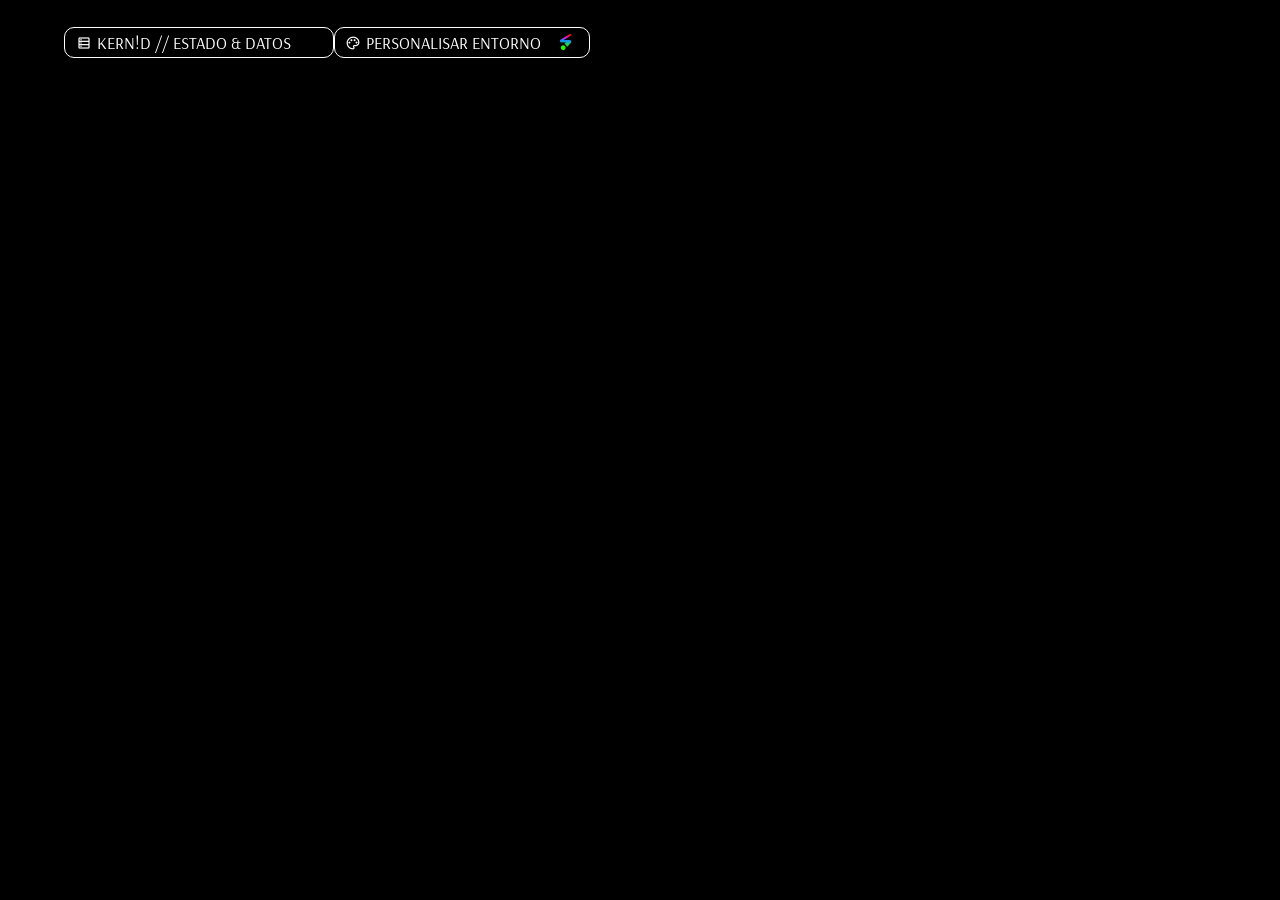
==== inicio.html @ 6fdfdd1f "Style: Correcion de escala en las cajas en diferentes resolcuiones, copias de codigo antiguo por seg" ====
<!DOCTYPE html>
<html lang="es">
<head>
<meta charset="UTF-8">
<title>Kern!D - Intro</title>
<meta name="viewport" content="width=device-width, initial-scale=1.0">
  <link rel="preconnect" href="https://fonts.googleapis.com">
  <link rel="preconnect" href="https://fonts.gstatic.com" crossorigin>
  <link href="https://fonts.googleapis.com/css2?family=Arsenal+SC:ital,wght@0,400;0,700;1,400;1,700&family=Arsenal:ital,wght@0,400;0,700;1,400;1,700&display=swap" rel="stylesheet">
  <link rel="stylesheet" href="https://fonts.googleapis.com/css2?family=Material+Symbols+Outlined:opsz,wght,FILL,GRAD@20..48,100..700,0..1,-25..200" />
  <link rel="stylesheet" href="CSS/inicio.css">
</head>
<body>

    
   

    <div class="contenido">
        <nav class="barra-superior">
            <div class="barra-superior__data">
                <span class="material-symbols-outlined barra-superior__icon">data_table</span>
                <h2><span style="word-spacing: 50%;">KERN!D // ESTADO & DATOS</span></h2>
            </div>

            <div class="barra-superior__personalization">
                <span class="material-symbols-outlined barra-superior__icon">palette</span>
                <h2><span style="word-spacing: 50%;">PERSONALISAR ENTORNO</span></h2>
                <span class="material-symbols-outlined barra-superior__icon barra-superior__icon-important">stylus_laser_pointer</span>
            </div>

          

<script src="JS/inicio.js"></script>
</body>
</html>
---- CSS/inicio.css ----
* {
    margin: 0;
    padding: 0;
    box-sizing: border-box;
}

body {
    background-color: #000000;
    font-family: "Exo 2", Helvetica, sans-serif;
    color: white;
    overflow: hidden;
    font-family: "Arsenal", "Arsenal SC", sans-serif;
}

/* ===========================================================
   LA CAJA MADRE DE LA INTRO
   =========================================================== */
.intro {
    position: fixed;
    top: 0;
    left: 0;
    width: 100%;
    height: 100vh;
    background-color: #000000;
    display: flex;
    flex-direction: column;
    justify-content: center;
    align-items: center;
    z-index: 9999;
    overflow: hidden;
    transition: opacity 0.9s ease, visibility 0.9s ease;
}

.intro--oculta {
    opacity: 0;
    visibility: hidden;
    pointer-events: none;
}

/* ===========================================================
   CAPA 1: LOS HILOS (el JS dibuja los <path> adentro de este SVG)
   =========================================================== */
#canvasHilos {
    position: absolute;
    top: 0;
    left: 0;
    width: 100%;
    height: 100%;
    z-index: 1;
}

.hilo {
    fill: none;
    stroke-width: 2;
    stroke-linecap: round;
    stroke-linejoin: round;
    filter: drop-shadow(0 0 6px currentColor);
}

/* ===========================================================
   CAPA 2: EL LOGO
   =========================================================== */
.intro__logo {
    position: relative;
    z-index: 2;
    display: flex;
    font-size: 9rem;
    font-weight: 500;
    letter-spacing: 2px;
}

.intro__logo span {
    display: inline-block;
    opacity: 0;
    filter: blur(12px);
    transform: translateY(20px);
    background: linear-gradient(135deg, #0c0c0c 0%, #f2f6fd 50%, #b6b6b6 100%);
    -webkit-background-clip: text;
    background-clip: text;
    color: transparent;
    filter: blur(12px) drop-shadow(0 0 25px rgba(0, 0, 0, 0.6));
    animation: revelarLetra 1s ease forwards;
}

.intro__logo span:nth-child(1) { animation-delay: 0.5s; }
.intro__logo span:nth-child(2) {
    animation-delay: 0.8s;
    animation-name: revelarLetraConRebote;
}

@keyframes revelarLetra {
    from { opacity: 0; filter: blur(12px) drop-shadow(0 0 25px rgba(255, 254, 255, 0)); transform: translateY(20px); }
    to   { opacity: 1; filter: blur(0px) drop-shadow(0 0 25px rgba(120, 120, 120, 0.6)); transform: translateY(0); }
}

@keyframes revelarLetraConRebote {
    0%   { opacity: 0; filter: blur(12px) drop-shadow(0 0 25px rgba(3, 3, 3, 0)); transform: translateY(20px) scale(0.5); }
    60%  { opacity: 1; filter: blur(0px) drop-shadow(0 0 25px rgba(127, 126, 126, 0.6)); transform: translateY(-5px) scale(1.15); }
    100% { opacity: 1; filter: blur(0px) drop-shadow(0 0 25px rgba(196, 196, 196, 0.6)); transform: translateY(0) scale(1); }
}

/* ===========================================================
   CAPA 3: NOMBRE COMPLETO
   =========================================================== */
.intro__nombre {
    position: relative;
    z-index: 2;
    margin-top: 14px;
    font-size: 2.1rem;
    font-weight: 300;
    letter-spacing: 8px;
    color: #e1ecf9;
    opacity: 0;
    animation: aparecerNombre 1s ease forwards;
    animation-delay: 1s;
}

@keyframes aparecerNombre {
    from { opacity: 0; transform: translateY(-8px); }
    to   { opacity: 1; transform: translateY(0); }
}

/* ===========================================================
   CONTENIDO REAL (esto seria tu inicio.html normal)
   =========================================================== */
.contenido {
    display: flex;
    flex-direction: column;
    justify-self: flex-start;
    align-items: center;
    height: 100vh;
    width: 100vw;
    text-align: center;
    
}

.barra-superior { 
  display: flex;
  width: 90%;
  flex-direction: row;
  justify-items: start;
  margin-top: 3vh;
  flex-wrap: wrap;
 }

.barra-superior__data {
  display: flex;
  width: clamp(270px, 21vw, 8000px);
  flex-direction: row;
  align-items: center;
  border-style: solid;
  border-width: 1px;
  border-radius: 10px;
  gap: 2%;
  flex-wrap: wrap;
}

.barra-superior h2 {
  display: flex;
  font-size: clamp(1rem, 1.3vw, 5rem );
  font-weight: 100;
  padding-bottom: 1.5%;
  padding-top: 1.5%;
}

.barra-superior__icon {
  display: flex;
  margin-left: 4%;
  font-size: clamp(1rem, 1.1vw, 5rem );
}

.barra-superior__personalization {
  display: flex;
  width: clamp(250px, 20vw, 8000px);
  flex-direction: row;
  align-items: center;
  border-style: solid;
  border-width: 1px;
  border-radius: 10px;
  flex-wrap: wrap;
  gap: 2%;
}

.barra-superior__icon-important {
    background: linear-gradient(180deg, #f90404 10%, #e31bf5 25%, #0d90f5 40%, #2cf50d 70%);
    -webkit-background-clip: text;
    background-clip: text;
    color: transparent;
    font-size: clamp(1.2rem, 1vw, 100rem);
}

.music-widget {
    position: fixed;            /* Lo clava flotando en la pantalla aunque bajes con el scroll */
    bottom: 25px;               /* Separación de 25 píxeles desde el borde inferior */
    right: 25px;                /* Separación de 25 píxeles desde el borde derecho */
    z-index: 2500;              /* Capa ultra alta para que flote por encima del fondo borroso */
}

/* --- DISEÑO DEL BOTÓN CIRCULAR (Estilo tus tarjetas) --- */
.btn-music {
    width: 55px;                /* Ancho del botón */
    height: 55px;               /* Alto del botón */
    border-radius: 50%;         /* ALTO VALOR: Convierte el botón cuadrado en un círculo perfecto */
    
    /* ESTÉTICA KERNID: Usamos tu color verde oscuro translúcido y tus líneas discontinuas */
    background-color: rgba(28, 43, 41, 0.65); 
    border: 1px dashed rgba(255, 255, 255, 0.4); 
    
    color: #ffffff;             /* Color blanco para los emojis */
    font-size: 1.3rem;          /* Tamaño del emoji de música dentro del círculo */
    cursor: pointer;            /* Transforma el cursor en la manito (👆) al pasar el mouse */
    
    /* FLEXBOX INTERNO: Centra el emoji perfectamente en la mitad del círculo */
    display: flex;
    justify-content: center;
    align-items: center;
    
    box-shadow: 0 4px 15px rgba(0, 0, 0, 0.4); /* Sombra sutil para darle volumen */
    transition: all 0.2s ease;  /* Suaviza los cambios de animaciones a 0.2 segundos */
}

/* --- EFECTO VISUAL AL PASAR EL MOUSE (HOVER) --- */
.btn-music:hover {
    transform: scale(1.1);      /* El círculo crece un 10% de forma fluida */
    border-style: solid;        /* Tus líneas discontinuas se vuelven una línea sólida continua */
    background-color: rgba(28, 43, 41, 0.9); /* El fondo se vuelve más oscuro y denso */
}

/* --- EL TOQUE DE BRILLO BALÍSTICO (Cuando la música suena) --- */
.btn-music.activo {
    border-color: #ffb703;      /* El borde cambia a un amarillo de advertencia/balística */
    box-shadow: 0 0 15px rgba(255, 183, 3, 0.4); /* Crea un resplandor luminoso amarillo */
}  
/*---------------------------------------------------REPRODUCTOR-----------------------------------------------------------*
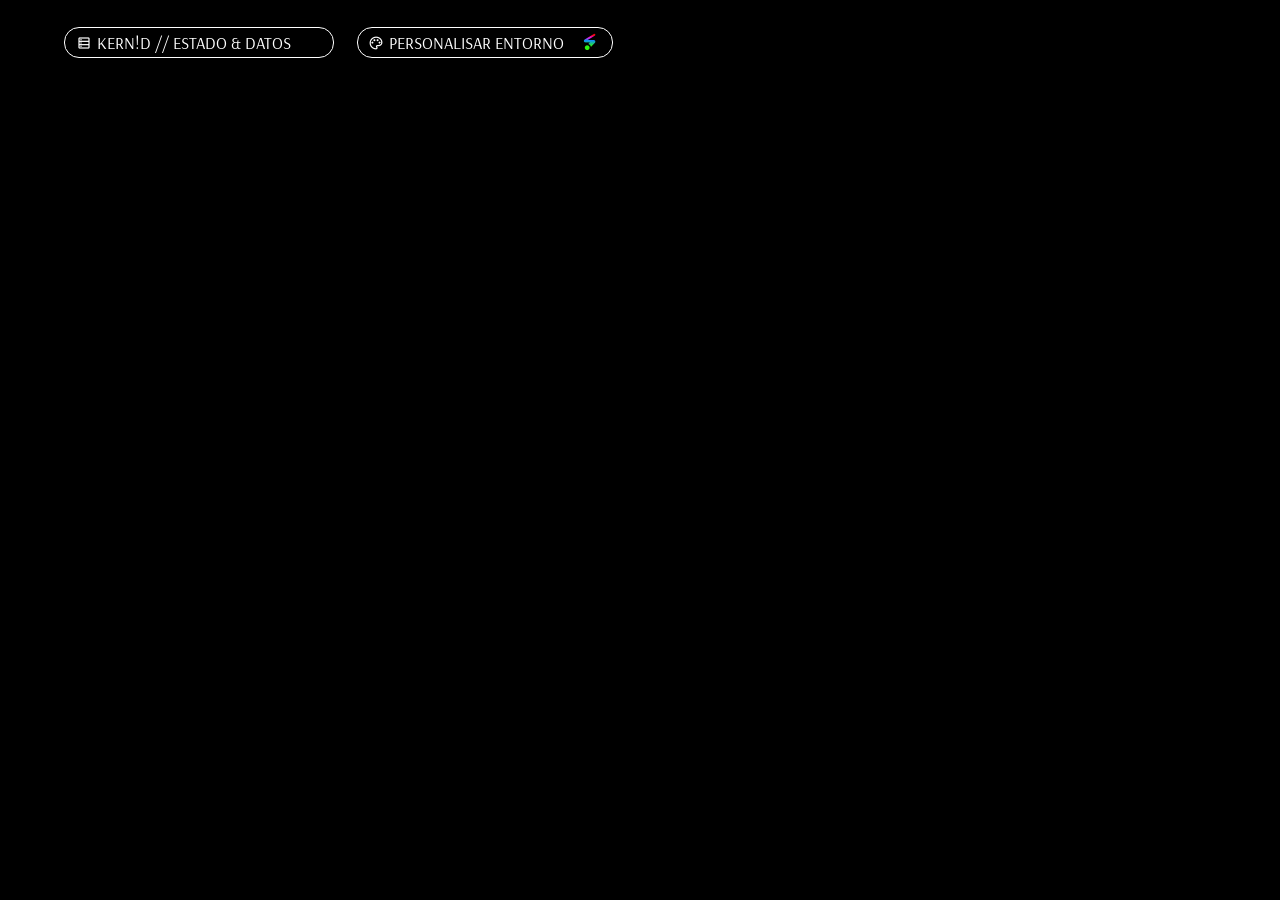
==== commit 2b5e32fa: "Feat: Implementacion de bton interactivo con js para el funcionamiento de un panel de perosnalizacio" ====
--- a/inicio.html
+++ b/inicio.html
@@ -16,6 +16,7 @@
    
 
     <div class="contenido">
+
         <nav class="barra-superior">
             <div class="barra-superior__data">
                 <span class="material-symbols-outlined barra-superior__icon">data_table</span>
@@ -28,6 +29,15 @@
                 <span class="material-symbols-outlined barra-superior__icon barra-superior__icon-important">stylus_laser_pointer</span>
             </div>
 
+            <div class="panel-personalization panel-personalization--hidden">
+                <div class="panel-personalization__introduccion">
+                    <div class="panel-personalization__introduccion-icon"><span class="material-symbols-outlined">palette</span></div>
+                    <div class="panel-personalization__introduccion-tittle-resumen">
+                        <div class="panel-personalization__introduccion-tittle"><h2>PERSONALIZADOR DE ENTORNO</h2></div>
+                        <div class="panel-personalization__introduccion-resumen"><p>Personaliza colores, fondos, ajusta el entorno</p></div>
+                    </div>
+                </div>
+            </div>
           
 
 <script src="JS/inicio.js"></script>
--- a/CSS/inicio.css
+++ b/CSS/inicio.css
@@ -134,6 +134,23 @@
     
 }
 
+.panel-personalization {
+    display: flex;
+    flex-direction: column;
+    position: fixed;
+    border-style: solid;
+    top: 15vh;
+    width: clamp(300px, 90vw, 3000px);
+    transition: all 0.7s ease-in-out;
+    
+}
+
+
+.panel-personalization--hidden {
+    transform: translateY(-50vh);
+    pointer-events: none;
+}
+
 .barra-superior { 
   display: flex;
   width: 90%;
@@ -141,6 +158,8 @@
   justify-items: start;
   margin-top: 3vh;
   flex-wrap: wrap;
+  column-gap: 2%;
+  row-gap: 15%;
  }
 
 .barra-superior__data {
@@ -150,7 +169,7 @@
   align-items: center;
   border-style: solid;
   border-width: 1px;
-  border-radius: 10px;
+  border-radius: 15px;
   gap: 2%;
   flex-wrap: wrap;
 }
@@ -176,7 +195,7 @@
   align-items: center;
   border-style: solid;
   border-width: 1px;
-  border-radius: 10px;
+  border-radius: 15px;
   flex-wrap: wrap;
   gap: 2%;
 }
@@ -195,40 +214,3 @@
     right: 25px;                /* Separación de 25 píxeles desde el borde derecho */
     z-index: 2500;              /* Capa ultra alta para que flote por encima del fondo borroso */
 }
-
-/* --- DISEÑO DEL BOTÓN CIRCULAR (Estilo tus tarjetas) --- */
-.btn-music {
-    width: 55px;                /* Ancho del botón */
-    height: 55px;               /* Alto del botón */
-    border-radius: 50%;         /* ALTO VALOR: Convierte el botón cuadrado en un círculo perfecto */
-    
-    /* ESTÉTICA KERNID: Usamos tu color verde oscuro translúcido y tus líneas discontinuas */
-    background-color: rgba(28, 43, 41, 0.65); 
-    border: 1px dashed rgba(255, 255, 255, 0.4); 
-    
-    color: #ffffff;             /* Color blanco para los emojis */
-    font-size: 1.3rem;          /* Tamaño del emoji de música dentro del círculo */
-    cursor: pointer;            /* Transforma el cursor en la manito (👆) al pasar el mouse */
-    
-    /* FLEXBOX INTERNO: Centra el emoji perfectamente en la mitad del círculo */
-    display: flex;
-    justify-content: center;
-    align-items: center;
-    
-    box-shadow: 0 4px 15px rgba(0, 0, 0, 0.4); /* Sombra sutil para darle volumen */
-    transition: all 0.2s ease;  /* Suaviza los cambios de animaciones a 0.2 segundos */
-}
-
-/* --- EFECTO VISUAL AL PASAR EL MOUSE (HOVER) --- */
-.btn-music:hover {
-    transform: scale(1.1);      /* El círculo crece un 10% de forma fluida */
-    border-style: solid;        /* Tus líneas discontinuas se vuelven una línea sólida continua */
-    background-color: rgba(28, 43, 41, 0.9); /* El fondo se vuelve más oscuro y denso */
-}
-
-/* --- EL TOQUE DE BRILLO BALÍSTICO (Cuando la música suena) --- */
-.btn-music.activo {
-    border-color: #ffb703;      /* El borde cambia a un amarillo de advertencia/balística */
-    box-shadow: 0 0 15px rgba(255, 183, 3, 0.4); /* Crea un resplandor luminoso amarillo */
-}  
-/*---------------------------------------------------REPRODUCTOR-----------------------------------------------------------*
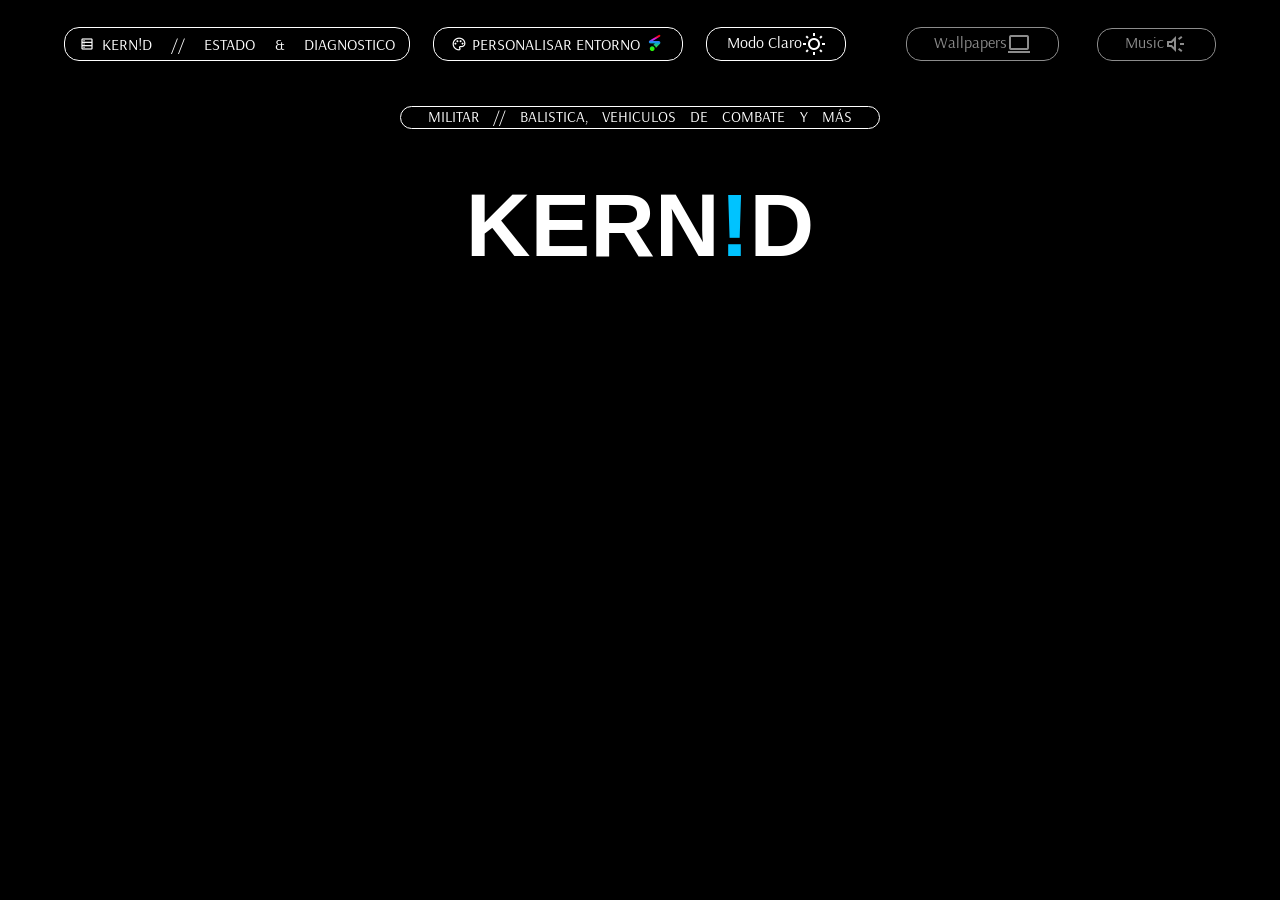
==== commit 9d8937fe: "Feat: Implementacion de la base para un diseño nuevo cual esta adaptado para mobiles y diferentes re" ====
--- a/inicio.html
+++ b/inicio.html
@@ -20,7 +20,7 @@
         <nav class="barra-superior">
             <div class="barra-superior__data">
                 <span class="material-symbols-outlined barra-superior__icon">data_table</span>
-                <h2><span style="word-spacing: 50%;">KERN!D // ESTADO & DATOS</span></h2>
+                <h2><span style="word-spacing: 1.2vw;">KERN!D // ESTADO & DIAGNOSTICO</span></h2>
             </div>
 
             <div class="barra-superior__personalization">
@@ -31,14 +31,35 @@
 
             <div class="panel-personalization panel-personalization--hidden">
                 <div class="panel-personalization__introduccion">
-                    <div class="panel-personalization__introduccion-icon"><span class="material-symbols-outlined">palette</span></div>
-                    <div class="panel-personalization__introduccion-tittle-resumen">
-                        <div class="panel-personalization__introduccion-tittle"><h2>PERSONALIZADOR DE ENTORNO</h2></div>
-                        <div class="panel-personalization__introduccion-resumen"><p>Personaliza colores, fondos, ajusta el entorno</p></div>
-                    </div>
+                    <span class="material-symbols-outlined panel-personalization__introduccion-icon">palette</span>
+                    <div class="panel-personalization__introduccion-tittle"><p>PERSONALIZADOR DE ENTORNO</p></div>
+                    <div class="panel-personalization__introduccion-resumen"><p>Personaliza colores, fondos, ajusta el entorno</p></div>
                 </div>
             </div>
-          
+
+            <div class="barra-superior__modo">
+                <h2>Modo Claro<span class="material-symbols-outlined">wb_sunny</span></h2>
+            </div>
+
+            
+            <nav class="barra-superior--mitad">
+                    <div class="barra-superior__wallpapers">
+                        <h2>Wallpapers<span class="material-symbols-outlined">computer</span></h2>
+                    </div>
+
+                    <div class="barra-superior__audio">
+                        <h2>Music<span class="material-symbols-outlined">brand_awareness</span></h2>
+                    </div>
+            </nav>
+        </nav>
+
+        <div class="enciclopedia-support">
+            <h2><MILITAR style="word-spacing: 0.8vw;">MILITAR // BALISTICA, VEHICULOS DE COMBATE Y MÁS</span></h2>
+        </div>
+
+        <h1 class="titulo">KERN<span style="color: rgb(0, 195, 255);">!</span>D</h1>
+        
+      
 
 <script src="JS/inicio.js"></script>
 </body>
--- a/CSS/inicio.css
+++ b/CSS/inicio.css
@@ -142,13 +142,29 @@
     top: 15vh;
     width: clamp(300px, 90vw, 3000px);
     transition: all 0.7s ease-in-out;
-    
 }
 
 
 .panel-personalization--hidden {
     transform: translateY(-50vh);
     pointer-events: none;
+}
+
+.panel-personalization__introducction {
+    display: flex;
+    flex-direction: row;
+    border-style: solid;
+}
+
+.panel-personalization__introduccion-icon {
+    display: flex;
+    border-style: solid;
+    width: 30%;
+}
+
+.panel-personalization__introducction-tittle p {
+    display: flex;
+
 }
 
 .barra-superior { 
@@ -164,7 +180,7 @@
 
 .barra-superior__data {
   display: flex;
-  width: clamp(270px, 21vw, 8000px);
+  width: clamp(310px, 27vw, 8000px);
   flex-direction: row;
   align-items: center;
   border-style: solid;
@@ -172,11 +188,12 @@
   border-radius: 15px;
   gap: 2%;
   flex-wrap: wrap;
+  justify-content: center;
 }
 
 .barra-superior h2 {
   display: flex;
-  font-size: clamp(1rem, 1.3vw, 5rem );
+  font-size: clamp(1rem, 1vw, 5rem );
   font-weight: 100;
   padding-bottom: 1.5%;
   padding-top: 1.5%;
@@ -184,13 +201,12 @@
 
 .barra-superior__icon {
   display: flex;
-  margin-left: 4%;
   font-size: clamp(1rem, 1.1vw, 5rem );
 }
 
 .barra-superior__personalization {
   display: flex;
-  width: clamp(250px, 20vw, 8000px);
+  width: clamp(250px, 15.9vw, 8000px);
   flex-direction: row;
   align-items: center;
   border-style: solid;
@@ -198,6 +214,7 @@
   border-radius: 15px;
   flex-wrap: wrap;
   gap: 2%;
+  justify-content: center;
 }
 
 .barra-superior__icon-important {
@@ -208,9 +225,81 @@
     font-size: clamp(1.2rem, 1vw, 100rem);
 }
 
-.music-widget {
-    position: fixed;            /* Lo clava flotando en la pantalla aunque bajes con el scroll */
-    bottom: 25px;               /* Separación de 25 píxeles desde el borde inferior */
-    right: 25px;                /* Separación de 25 píxeles desde el borde derecho */
-    z-index: 2500;              /* Capa ultra alta para que flote por encima del fondo borroso */
-}
+.barra-superior__modo {
+  display: flex;
+  width: clamp(120px, 11vw, 8000px);
+  flex-direction: row;
+  align-items: center;
+  border-style: solid;
+  border-width: 1px;
+  border-radius: 15px;
+  flex-wrap: wrap;
+  gap: 2%;
+  justify-content: center;
+}
+
+.barra-superior--mitad {
+    margin-left: auto;
+    display: flex;
+    flex-direction: row;
+    gap: 3vw;
+}
+
+@media (max-width: 750px) {
+.barra-superior--mitad {margin-left: 0;}
+}
+
+
+.barra-superior__wallpapers {
+    flex-direction: row;
+    border-style: solid;
+    border-width: 1px;
+    border-radius: 15px;
+    align-self: center;
+    filter: opacity(0.55);
+}
+
+.barra-superior__wallpapers h2 {
+    margin-top: 0.2vh;
+    margin-bottom: 0.2vh;
+    margin-left: 3vh;
+    margin-right: 3vh;
+}
+
+.barra-superior__audio {
+    border-style: solid;
+    border-width: 1px;
+    border-radius: 15px;
+    filter: opacity(0.55);
+    align-self: center;
+}
+
+.barra-superior__audio h2 {
+    margin-top: 0.2vh;
+    margin-bottom: 0.2vh;
+    margin-left: 3vh;
+    margin-right: 3vh;
+}
+
+.enciclopedia-support {
+    display: flex;
+    border-style: solid;
+    border-width: 1px;
+    border-radius: 15px;
+    margin-top: 5vh;
+}
+
+.enciclopedia-support h2 {
+    font-weight: 100;
+    font-size: clamp(0.9rem, 1.2vw, 100rem);
+    margin-bottom: 0.2vh;
+    margin-left: 3vh;
+    margin-right: 3vh;
+}
+
+.titulo {
+    display: flex;
+    font-size: clamp(5rem, 7vw, 100rem);
+    font-family:Arial, Helvetica, sans-serif;
+    margin-top: 5vh;
+}
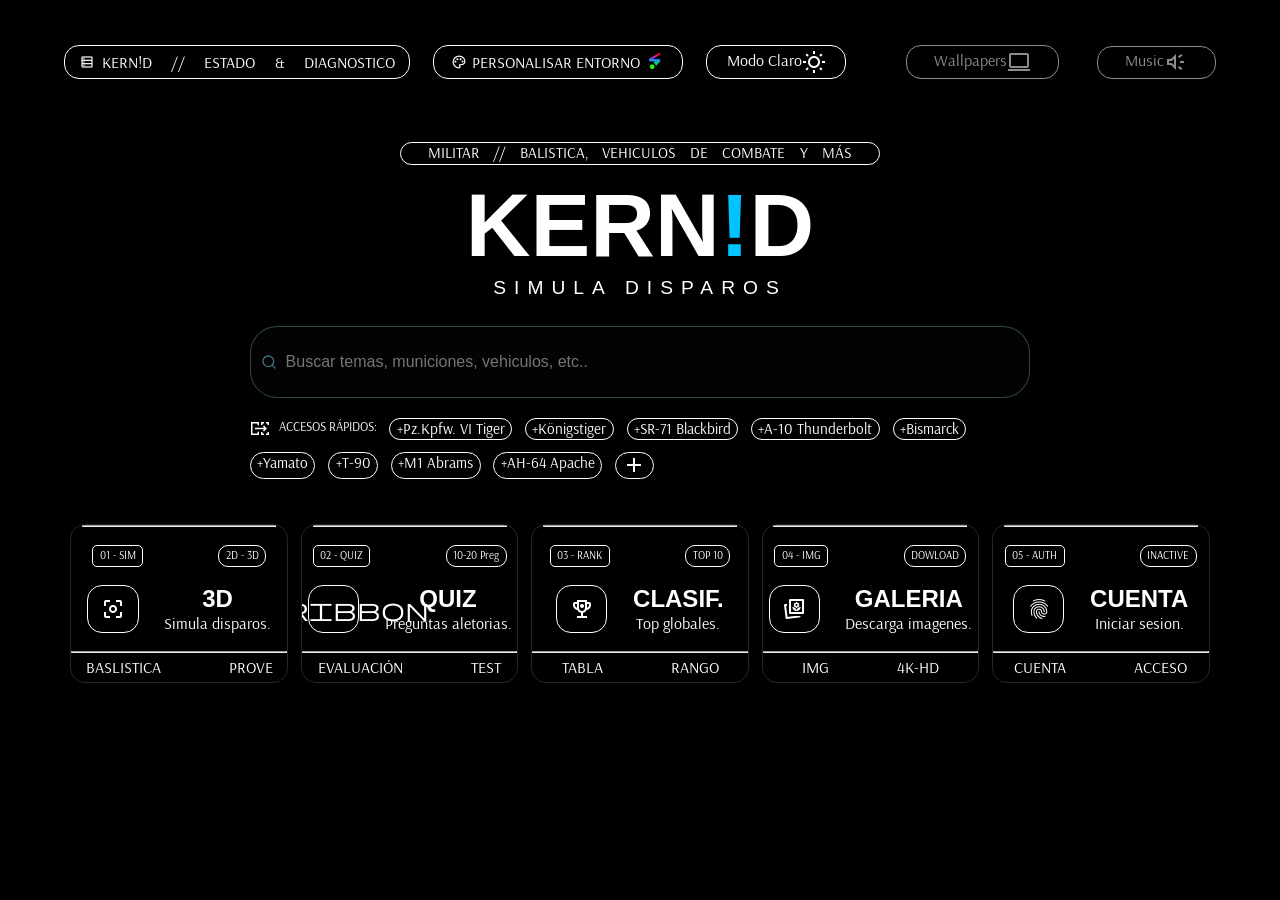
==== commit 371575db: "Feat: Implementacion de barra de busqueda, funciones bases sin estilo adaptado para resoluciones dif" ====
--- a/inicio.html
+++ b/inicio.html
@@ -11,9 +11,8 @@
   <link rel="stylesheet" href="CSS/inicio.css">
 </head>
 <body>
-
-    
-   
+ 
+    <svg id="wallpaper-lines"></svg>
 
     <div class="contenido">
 
@@ -54,12 +53,159 @@
         </nav>
 
         <div class="enciclopedia-support">
-            <h2><MILITAR style="word-spacing: 0.8vw;">MILITAR // BALISTICA, VEHICULOS DE COMBATE Y MÁS</span></h2>
+            <h2><span style="word-spacing: 0.8vw;">MILITAR // BALISTICA, VEHICULOS DE COMBATE Y MÁS</span></h2>
         </div>
 
         <h1 class="titulo">KERN<span style="color: rgb(0, 195, 255);">!</span>D</h1>
         
-      
+        <div class="bienvenida-container">
+            <!--El id="textoDinamico" es obligatorio para conectar con el script -->
+            <h1 id="textoDinamico" class="frase-carrusel">SIMULA DISPAROS</h1>
+        </div>
+
+        <form class="search-box">
+                <input type="search"  class="search-bar" placeholder="Buscar temas, municiones, vehiculos, etc.." aria-label="Buscar">
+                <div class="lupa">
+                    <svg width="16" height="16" viewBox="0 0 24 24" fill="none" stroke="currentColor" stroke-width="2" stroke-linecap="round" stroke-linejoin="round">
+                        <circle cx="11" cy="11" r="8"></circle>
+                        <line x1="21" y1="21" x2="16.65" y2="16.65"></line>
+                    </svg>
+                </div>
+        </form>
+
+        <nav class="accesos-rapidos">
+            <h2><span class="material-symbols-outlined accesos-rapidos__icon">switch_access_2</span>ACCESOS RÁPIDOS:</h2>
+            <p class="accesos-rapidos__btn">+Pz.Kpfw. VI Tiger</p>
+            <p class="accesos-rapidos__btn">+Königstiger</p>
+            <p class="accesos-rapidos__btn">+SR-71 Blackbird</p>
+            <p class="accesos-rapidos__btn">+A-10 Thunderbolt</p>
+            <p class="accesos-rapidos__btn">+Bismarck</p>
+            <p class="accesos-rapidos__btn">+Yamato</p>
+            <p class="accesos-rapidos__btn">+T-90</p>
+            <p class="accesos-rapidos__btn">+M1 Abrams</p>
+            <p class="accesos-rapidos__btn">+AH-64 Apache</p>
+            <p class="accesos-rapidos__btn"><span class="material-symbols-outlined">add</span></p>
+        </nav>
+
+        <nav class="functions">
+            <div class="functions__btn">
+                <hr class="functions__start-line">
+                <div class="functions__header">
+                    <p class="functions__number">01 - SIM</p>
+                    <p class="functions__start-tag">2D - 3D</p>
+                </div>
+
+                <div class="functions__icon-tittle">
+                    <div class="functions__icon-box"><span class="material-symbols-outlined functions__icon">center_focus_weak</span></div>
+                    <div class="functions__tittle">
+                        <h2>3D</h2>
+                        <p>Simula disparos.</p>
+                    </div>
+                </div>
+
+                <hr class="functions__line">
+
+                <div class="functions__end-tag">
+                    <p><BASLISTICA style="word-spacing: 5vw;">BASLISTICA PROVE</span> </p>
+                </div>
+            </div>
+
+
+
+            <div class="functions__btn">
+                <hr class="functions__start-line">
+                <div class="functions__header">
+                    <p class="functions__number">02 - QUIZ</p>
+                    <p class="functions__start-tag">10-20 Preg</p>
+                </div>
+
+                <div class="functions__icon-tittle">
+                    <div class="functions__icon-box"><span class="material-symbols-outlined functions__icon">book_ribbon</span></div>
+                    <div class="functions__tittle">
+                        <h2>QUIZ</h2>
+                        <p>Preguntas aletorias.</p>
+                    </div>
+                </div>
+
+                <hr class="functions__line">
+
+                <div class="functions__end-tag">
+                    <p><span style="word-spacing: 5vw;">EVALUACIÓN TEST</span> </p>
+                </div>
+            </div>
+
+
+
+            <div class="functions__btn">
+                <hr class="functions__start-line">
+                <div class="functions__header">
+                    <p class="functions__number">03 - RANK</p>
+                    <p class="functions__start-tag">TOP 10</p>
+                </div>
+
+                <div class="functions__icon-tittle">
+                    <div class="functions__icon-box"><span class="material-symbols-outlined functions__icon">rewarded_ads</span></div>
+                    <div class="functions__tittle">
+                        <h2>CLASIF.</h2>
+                        <p>Top globales.</p>
+                    </div>
+                </div>
+
+                <hr class="functions__line">
+
+                <div class="functions__end-tag">
+                    <p><span style="word-spacing: 5vw;">TABLA RANGO</span> </p>
+                </div>
+            </div>
+
+
+
+            <div class="functions__btn">
+                <hr class="functions__start-line">
+                <div class="functions__header">
+                    <p class="functions__number">04 - IMG</p>
+                    <p class="functions__start-tag">DOWLOAD</p>
+                </div>
+
+                <div class="functions__icon-tittle">
+                    <div class="functions__icon-box"><span class="material-symbols-outlined functions__icon">photo_prints</span></div>
+                    <div class="functions__tittle">
+                        <h2>GALERIA</h2>
+                        <p>Descarga imagenes.</p>
+                    </div>
+                </div>
+
+                <hr class="functions__line">
+
+                <div class="functions__end-tag">
+                    <p><span style="word-spacing: 5vw;">IMG 4K-HD</span></p>
+                </div>
+            </div>
+
+
+
+            <div class="functions__btn">
+                <hr class="functions__start-line">
+                <div class="functions__header">
+                    <p class="functions__number">05 - AUTH</p>
+                    <p class="functions__start-tag">INACTIVE</p>
+                </div>
+
+                <div class="functions__icon-tittle">
+                    <div class="functions__icon-box"><span class="material-symbols-outlined functions__icon">fingerprint</span></div>
+                    <div class="functions__tittle">
+                        <h2>CUENTA</h2>
+                        <p>Iniciar sesion.</p>
+                    </div>
+                </div>
+
+                <hr class="functions__line">
+
+                <div class="functions__end-tag">
+                    <p><span style="word-spacing: 5vw;">CUENTA ACCESO</span> </p>
+                </div>
+            </div>
+        </nav>
 
 <script src="JS/inicio.js"></script>
 </body>
--- a/CSS/inicio.css
+++ b/CSS/inicio.css
@@ -8,7 +8,6 @@
     background-color: #000000;
     font-family: "Exo 2", Helvetica, sans-serif;
     color: white;
-    overflow: hidden;
     font-family: "Arsenal", "Arsenal SC", sans-serif;
 }
 
@@ -120,6 +119,16 @@
     to   { opacity: 1; transform: translateY(0); }
 }
 
+
+#wallpaper-lines{
+    position: fixed;
+    z-index: -1;
+    width: 100%;
+    height: 100vh; 
+}
+
+
+
 /* ===========================================================
    CONTENIDO REAL (esto seria tu inicio.html normal)
    =========================================================== */
@@ -131,7 +140,7 @@
     height: 100vh;
     width: 100vw;
     text-align: center;
-    
+    transition: all 1s ease-in-out;
 }
 
 .panel-personalization {
@@ -172,7 +181,7 @@
   width: 90%;
   flex-direction: row;
   justify-items: start;
-  margin-top: 3vh;
+  margin-top: 5vh;
   flex-wrap: wrap;
   column-gap: 2%;
   row-gap: 15%;
@@ -251,6 +260,7 @@
 
 
 .barra-superior__wallpapers {
+    display: flex;
     flex-direction: row;
     border-style: solid;
     border-width: 1px;
@@ -286,7 +296,6 @@
     border-style: solid;
     border-width: 1px;
     border-radius: 15px;
-    margin-top: 5vh;
 }
 
 .enciclopedia-support h2 {
@@ -301,5 +310,224 @@
     display: flex;
     font-size: clamp(5rem, 7vw, 100rem);
     font-family:Arial, Helvetica, sans-serif;
+    margin-top: 1vh;
+}
+
+@media (max-width: 750px) {
+    .enciclopedia-support {margin-top: 10vh;}
+}
+
+@media (max-width: 1150px) {
+    .barra-superior--mitad {margin-left: 0;}
+}
+
+@media (min-width: 420px) {
+    .enciclopedia-support {margin-top: 7vh;}
+}
+
+@media (max-width: 439px) {
+    .enciclopedia-support {margin-left: 5vw;   margin-right: 5vw;}
+}
+
+.bienvenida-container {
+    display: flex;
+    justify-content: center;
+    align-items: center;
+    text-align: center;
+    max-width: 900px;
+}
+
+/* El diseño de tus titulares premium sobre la explosión */
+.frase-carrusel {
+    font-family: sans-serif;
+    font-size: 1.2rem; 
+    color: #ffffff;
+    letter-spacing: 8px;
+    font-weight: 100;
+    /* Filtro de sombra característico para que resalte sobre el fondo claro */    
+    /* EL AMORTIGUADOR: Le dice al CSS que suavice la opacidad en 0.5 segundos */
+    transition: opacity 0.5s ease-in-out;
+}
+
+/* LA CLASE INVENTADA: El interruptor que JavaScript encenderá y apagará en vivo */
+.frase-oculta {
+    opacity: 0;
+}
+
+@media (max-width: 439px) {
+    .bienvenida-container {margin-left: 5vw;   margin-right: 5vw;}
+}
+
+.search-box {
+    display: flex;
+    border: 1px solid rgba(148, 236, 254, 0.297);
+    padding: 4px 10px;
+    background-color: #08080877;
+    border-radius: 3vh; /* Bordes redondeados */
+    box-shadow: 0 4px 15px rgba(0, 0, 0, 0.1);
+    align-items: center;
+    transition: all 1s ease-in-out;
+    margin-top: 3vh;
+    height: 8vh;
+    width: clamp(350px, 61vw, 1500px);
+}
+
+.lupa {
+    display: flex;
+    position: absolute;
+    color: #466f81;
+}
+
+.search-bar {
+    width: 100%;
+    padding: 15px 25px;
+    background: transparent;
+    border: none; /* Elimina el borde por defecto */
+    outline: none; /* Elimina el borde de enfoque por defecto */
+    font-size: 16px;
+    color: #faf7f7;
+}
+
+/* Efecto visual al hacer clic en el buscador */
+.search-box:focus-within {
+    box-shadow: 0 4px 20px rgba(0, 123, 255, 0.384);
+}
+
+.search-box:hover {
+    transform: scale(1.03);
+    box-shadow: 0 4px 20px rgba(0, 123, 255, 0.384);
+}
+
+.accesos-rapidos {
+    display: flex;
+    flex-direction: row;
+    width: clamp(350px, 61vw, 1500px);
+    gap: 1vw;
+    flex-wrap: wrap;
+    margin-top: 2.2vh;
+}
+
+.accesos-rapidos__icon {
+    display: flex;
+    font-size: 20px;
+    margin-right: clamp(0.5vw, 0.7vw, 1vw)
+}
+
+.accesos-rapidos h2 {
+    display: flex;
+    font-size: clamp(0.8rem, 1vw, 100rem);
+    font-weight: 100;
+
+}
+
+.accesos-rapidos__btn {
+    display: flex;
+    flex-direction: row;
+    border-style: solid;
+    border-radius: 15px;
+    border-width: 1px;
+    padding-left: 0.5vw;
+    padding-right: 0.5vw;
+    padding-bottom: 0.1vh;
+}
+
+.accesos-rapidos p {
+    font-size: clamp(0.95rem, 0.1vw, 100rem);
+}
+
+.functions {
+    display: flex;
+    flex-direction: row;
+    flex-wrap: wrap;
+    gap: 1vw;
     margin-top: 5vh;
 }
+
+.functions__btn {
+    display: flex;
+    flex-direction: column;
+    border-style: solid;
+    border-width: 1px;
+    border-radius: 15px;
+    border-color: #272727;
+    overflow: hidden;
+    width: clamp(200px, 17vw, 800px);
+}
+
+.functions__start-line {
+    display: flex;
+    width: 90%;
+    align-self: center;
+}
+
+.functions__header {
+    display: flex;
+    flex-direction: row;
+    justify-content: center;
+    gap: 5.9vw;
+    margin-top: 2vh;
+    margin-bottom: 2vh;
+}
+
+.functions__header p {
+    font-size: 11px;
+    padding-left: 0.5vw;
+    padding-right: 0.5vw;
+    padding-bottom: 0.4vh;
+    padding-top: 0.2vh;
+}
+
+.functions__number {
+    display: flex;
+    border-style: solid;
+    border-width: 1px;
+    border-radius: 5px;
+}
+
+.functions__start-tag {
+    display: flex;
+    border-style: solid;
+    border-width: 1px;
+    border-radius: 10px;
+}
+
+.functions__icon-tittle {
+    display: flex;
+    flex-direction: row;
+    justify-content: center;
+    gap: 2vw;
+}
+
+.functions__icon-box {
+    display: flex;
+    border-style: solid;
+    border-width: 1px;
+    border-radius: 15px;
+    width: clamp(50px, 4vw, 100px);
+    justify-content: center;
+}
+
+.functions__icon {
+    display: flex;
+    align-items: center;
+    
+}
+
+.functions__tittle {
+    display: flex;
+    flex-direction: column;
+}
+
+
+
+.functions__line {
+    display: flex;
+    margin-top: 2vh;
+    margin-bottom: 0.5vh;
+}
+
+.functions__end-tag {
+    display: flex;
+    margin-bottom: 0.5vh;
+    justify-content: center;
+}
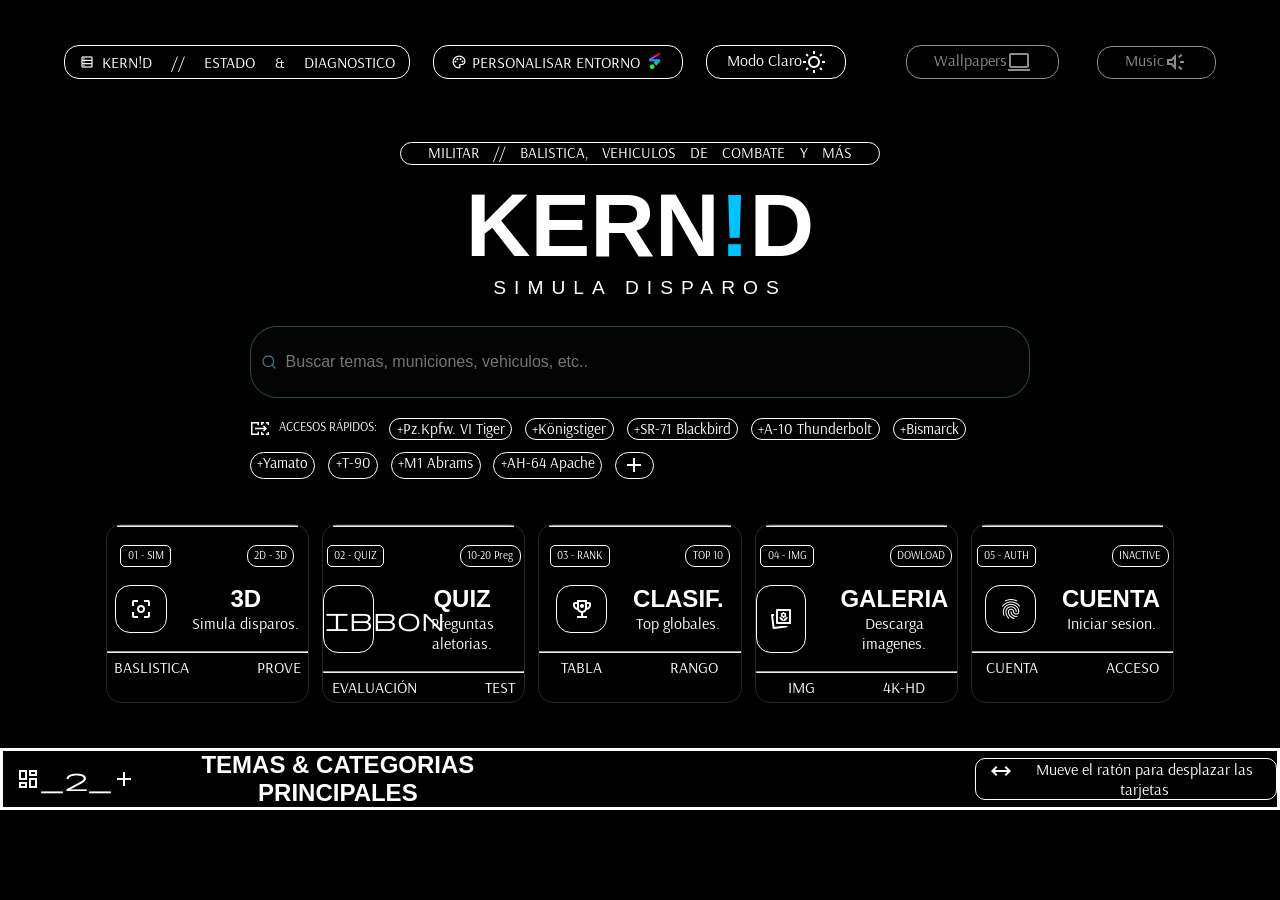
==== commit 3035149a: "Feat: Implementacion de la caja base para la ubicacion posterior de tarjetas cuyas tendran como cont" ====
--- a/inicio.html
+++ b/inicio.html
@@ -207,6 +207,13 @@
             </div>
         </nav>
 
+        <div class="themes">
+            <div class="themes__header">
+                <h2><span class="material-symbols-outlined themes__icon">dashboard_2_add</span>TEMAS & CATEGORIAS PRINCIPALES</h2>
+                <p><span class="material-symbols-outlined themes__icon">arrow_range</span>Mueve el ratón para desplazar las tarjetas</p>
+            </div>
+        </div>
+
 <script src="JS/inicio.js"></script>
 </body>
 </html>
--- a/CSS/inicio.css
+++ b/CSS/inicio.css
@@ -451,7 +451,7 @@
     border-radius: 15px;
     border-color: #272727;
     overflow: hidden;
-    width: clamp(200px, 17vw, 800px);
+    width: clamp(200px, 15.9vw, 800px);
 }
 
 .functions__start-line {
@@ -530,4 +530,40 @@
     display: flex;
     margin-bottom: 0.5vh;
     justify-content: center;
+}
+
+.themes {
+    display: flex;
+    flex-direction: column;
+    border-style: solid;
+    margin-top: 5vh;
+}
+
+.themes__header {
+    display: flex;
+    flex-direction: row;
+    align-items: center;
+    gap: 35vw;
+}
+
+.themes__header h2 {
+    display: flex;
+    flex-direction: row;
+    align-items: center;
+    margin-left: 1vw;
+}
+
+.themes__icon {
+    display: flex;
+    margin-right: 1vw;
+}
+
+.themes__header p {
+    display: flex;
+    flex-direction: row;
+    border-style: solid;
+    border-width: 1px;
+    border-radius: 10px;
+    padding-left: 1vw;
+    padding-right: 1vw;
 }
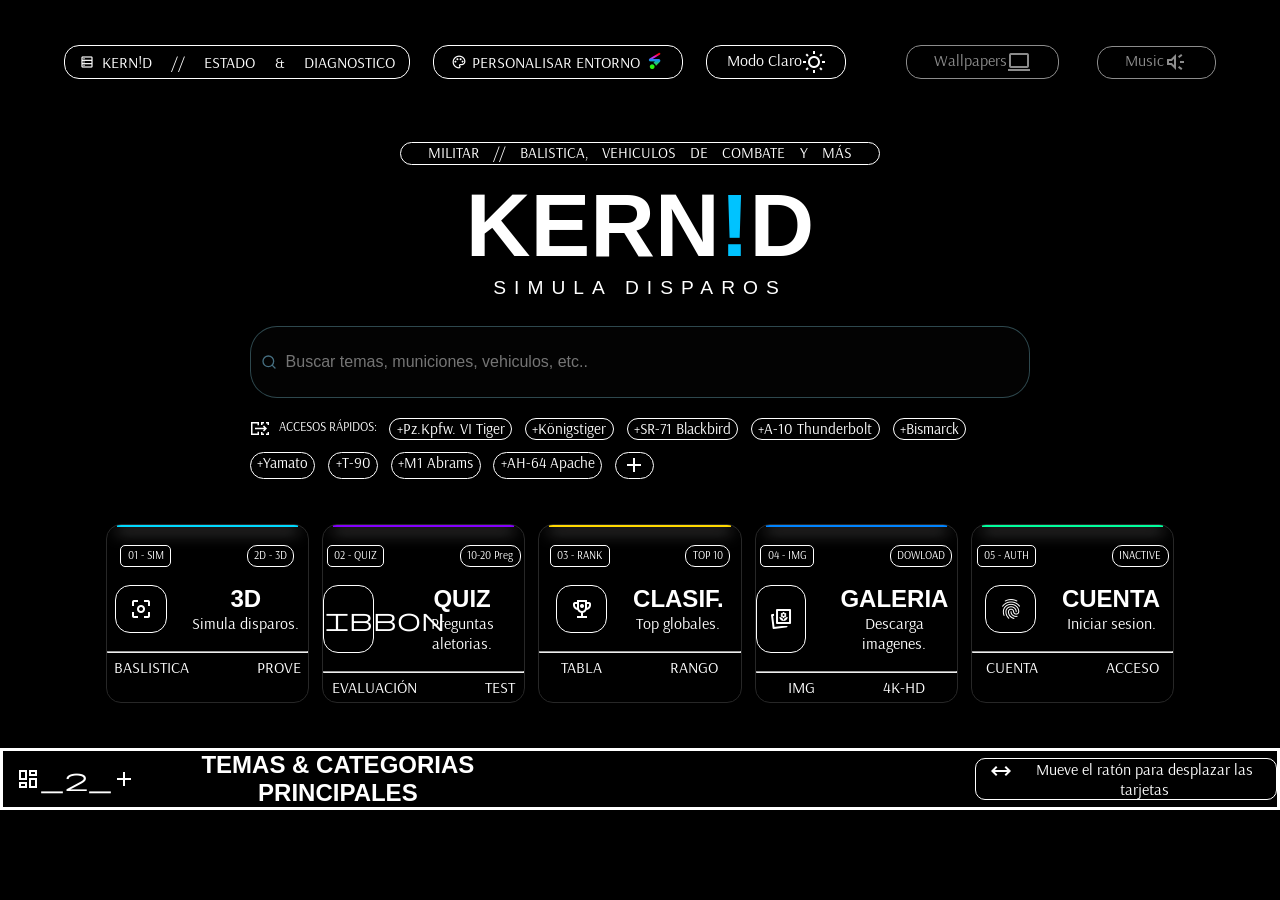
==== commit 10c838f1: "Feat: implementacion de estilo base en las tarjetas de funciones o acciones rapidas" ====
--- a/inicio.html
+++ b/inicio.html
@@ -89,7 +89,7 @@
 
         <nav class="functions">
             <div class="functions__btn">
-                <hr class="functions__start-line">
+                <hr style="border: none; height: 2px; background-color: #00d9ff;" class="functions__start-line">
                 <div class="functions__header">
                     <p class="functions__number">01 - SIM</p>
                     <p class="functions__start-tag">2D - 3D</p>
@@ -113,7 +113,7 @@
 
 
             <div class="functions__btn">
-                <hr class="functions__start-line">
+                <hr style="border: none; height: 2px; background-color: #8400ff;" class="functions__start-line">
                 <div class="functions__header">
                     <p class="functions__number">02 - QUIZ</p>
                     <p class="functions__start-tag">10-20 Preg</p>
@@ -137,7 +137,7 @@
 
 
             <div class="functions__btn">
-                <hr class="functions__start-line">
+                <hr style="border: none; height: 2px; background-color: #ffd900;" class="functions__start-line">
                 <div class="functions__header">
                     <p class="functions__number">03 - RANK</p>
                     <p class="functions__start-tag">TOP 10</p>
@@ -161,7 +161,7 @@
 
 
             <div class="functions__btn">
-                <hr class="functions__start-line">
+                <hr style="border: none; height: 2px; background-color: #0084ff;" class="functions__start-line">
                 <div class="functions__header">
                     <p class="functions__number">04 - IMG</p>
                     <p class="functions__start-tag">DOWLOAD</p>
@@ -185,7 +185,7 @@
 
 
             <div class="functions__btn">
-                <hr class="functions__start-line">
+                <hr style="border: none; height: 2px; background-color: #00ff9d;" class="functions__start-line">
                 <div class="functions__header">
                     <p class="functions__number">05 - AUTH</p>
                     <p class="functions__start-tag">INACTIVE</p>
--- a/CSS/inicio.css
+++ b/CSS/inicio.css
@@ -458,6 +458,7 @@
     display: flex;
     width: 90%;
     align-self: center;
+    box-shadow: 0 4px 15px rgba(247, 245, 245, 0.966);
 }
 
 .functions__header {
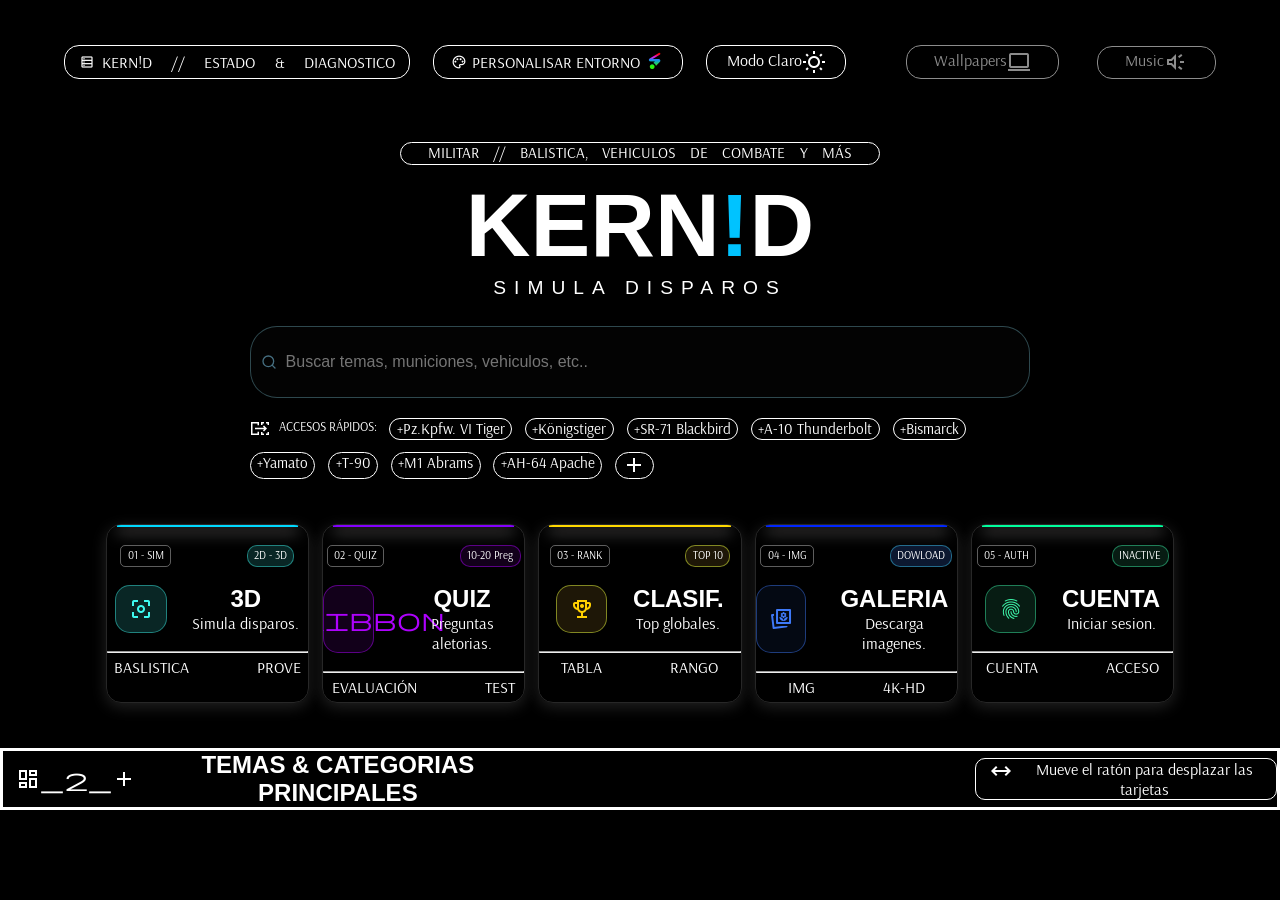
==== commit bdafe297: "Style: implementacion y correciones de colores a los botones de acciones rapidas" ====
--- a/inicio.html
+++ b/inicio.html
@@ -92,11 +92,11 @@
                 <hr style="border: none; height: 2px; background-color: #00d9ff;" class="functions__start-line">
                 <div class="functions__header">
                     <p class="functions__number">01 - SIM</p>
-                    <p class="functions__start-tag">2D - 3D</p>
-                </div>
-
-                <div class="functions__icon-tittle">
-                    <div class="functions__icon-box"><span class="material-symbols-outlined functions__icon">center_focus_weak</span></div>
+                    <p class="functions__start-tag functions__start-tag-1">2D - 3D</p>
+                </div>
+
+                <div class="functions__icon-tittle">
+                    <div class="functions__icon-box functions__icon-box-1 "><span class="material-symbols-outlined functions__icon functions__icon-1">center_focus_weak</span></div>
                     <div class="functions__tittle">
                         <h2>3D</h2>
                         <p>Simula disparos.</p>
@@ -116,11 +116,11 @@
                 <hr style="border: none; height: 2px; background-color: #8400ff;" class="functions__start-line">
                 <div class="functions__header">
                     <p class="functions__number">02 - QUIZ</p>
-                    <p class="functions__start-tag">10-20 Preg</p>
-                </div>
-
-                <div class="functions__icon-tittle">
-                    <div class="functions__icon-box"><span class="material-symbols-outlined functions__icon">book_ribbon</span></div>
+                    <p class="functions__start-tag functions__start-tag-2">10-20 Preg</p>
+                </div>
+
+                <div class="functions__icon-tittle">
+                    <div class="functions__icon-box functions__icon-box-2"><span class="material-symbols-outlined functions__icon functions__icon-2">book_ribbon</span></div>
                     <div class="functions__tittle">
                         <h2>QUIZ</h2>
                         <p>Preguntas aletorias.</p>
@@ -140,11 +140,11 @@
                 <hr style="border: none; height: 2px; background-color: #ffd900;" class="functions__start-line">
                 <div class="functions__header">
                     <p class="functions__number">03 - RANK</p>
-                    <p class="functions__start-tag">TOP 10</p>
-                </div>
-
-                <div class="functions__icon-tittle">
-                    <div class="functions__icon-box"><span class="material-symbols-outlined functions__icon">rewarded_ads</span></div>
+                    <p class="functions__start-tag functions__start-tag-3">TOP 10</p>
+                </div>
+
+                <div class="functions__icon-tittle">
+                    <div class="functions__icon-box functions__icon-box-3"><span class="material-symbols-outlined functions__icon functions__icon-3">rewarded_ads</span></div>
                     <div class="functions__tittle">
                         <h2>CLASIF.</h2>
                         <p>Top globales.</p>
@@ -161,14 +161,14 @@
 
 
             <div class="functions__btn">
-                <hr style="border: none; height: 2px; background-color: #0084ff;" class="functions__start-line">
+                <hr style="border: none; height: 2px; background-color: #0026ff;" class="functions__start-line">
                 <div class="functions__header">
                     <p class="functions__number">04 - IMG</p>
-                    <p class="functions__start-tag">DOWLOAD</p>
-                </div>
-
-                <div class="functions__icon-tittle">
-                    <div class="functions__icon-box"><span class="material-symbols-outlined functions__icon">photo_prints</span></div>
+                    <p class="functions__start-tag functions__start-tag-4">DOWLOAD</p>
+                </div>
+
+                <div class="functions__icon-tittle">
+                    <div class="functions__icon-box functions__icon-box-4"><span class="material-symbols-outlined functions__icon functions__icon-4">photo_prints</span></div>
                     <div class="functions__tittle">
                         <h2>GALERIA</h2>
                         <p>Descarga imagenes.</p>
@@ -188,11 +188,11 @@
                 <hr style="border: none; height: 2px; background-color: #00ff9d;" class="functions__start-line">
                 <div class="functions__header">
                     <p class="functions__number">05 - AUTH</p>
-                    <p class="functions__start-tag">INACTIVE</p>
-                </div>
-
-                <div class="functions__icon-tittle">
-                    <div class="functions__icon-box"><span class="material-symbols-outlined functions__icon">fingerprint</span></div>
+                    <p class="functions__start-tag functions__start-tag-5">INACTIVE</p>
+                </div>
+
+                <div class="functions__icon-tittle">
+                    <div class="functions__icon-box functions__icon-box-5"><span class="material-symbols-outlined functions__icon functions__icon-5">fingerprint</span></div>
                     <div class="functions__tittle">
                         <h2>CUENTA</h2>
                         <p>Iniciar sesion.</p>
--- a/CSS/inicio.css
+++ b/CSS/inicio.css
@@ -452,13 +452,14 @@
     border-color: #272727;
     overflow: hidden;
     width: clamp(200px, 15.9vw, 800px);
+    box-shadow: 0 4px 15px rgba(247, 245, 245, 0.137);
 }
 
 .functions__start-line {
     display: flex;
     width: 90%;
     align-self: center;
-    box-shadow: 0 4px 15px rgba(247, 245, 245, 0.966);
+    box-shadow: 0 4px 15px rgb(247, 245, 245);
 }
 
 .functions__header {
@@ -483,6 +484,7 @@
     border-style: solid;
     border-width: 1px;
     border-radius: 5px;
+    border-color: rgba(243, 243, 242, 0.384);
 }
 
 .functions__start-tag {
@@ -491,6 +493,12 @@
     border-width: 1px;
     border-radius: 10px;
 }
+
+.functions__start-tag-1 {border-color: #3ef8ef70; background-color: #3ef8ef27;}
+.functions__start-tag-2 {border-color: #ad02fd79; background-color: #ad02fd1a;}
+.functions__start-tag-3 {border-color: #e6f83e7e; background-color: #f8c63e1e;}
+.functions__start-tag-4 {border-color: #3ecdf875; background-color: #3e7ff831;}
+.functions__start-tag-5 {border-color: #3ef8ab71; background-color: #3ef8ab1c;}
 
 .functions__icon-tittle {
     display: flex;
@@ -508,11 +516,22 @@
     justify-content: center;
 }
 
+.functions__icon-box-1 {border-color: #3ef8ef70; background-color: #3ef8ef27; }
+.functions__icon-box-2 {border-color: #ad02fd79; background-color: #ad02fd1a;}
+.functions__icon-box-3 {border-color: #e6f83e7e; background-color: #f8c63e1e;}
+.functions__icon-box-4 {border-color: #3e79f875; background-color: #3e79f813;}
+.functions__icon-box-5 {border-color: #3ef8ab71; background-color: #3ef8ab1c;}
+
 .functions__icon {
     display: flex;
     align-items: center;
-    
-}
+}
+
+.functions__icon-1 {color: #3ef8ef;}
+.functions__icon-2 {color: #ae02fd;}
+.functions__icon-3 {color: #ffd000;}
+.functions__icon-4 {color: #3e79f8;}
+.functions__icon-5 {color: #3ef8ab;}
 
 .functions__tittle {
     display: flex;
